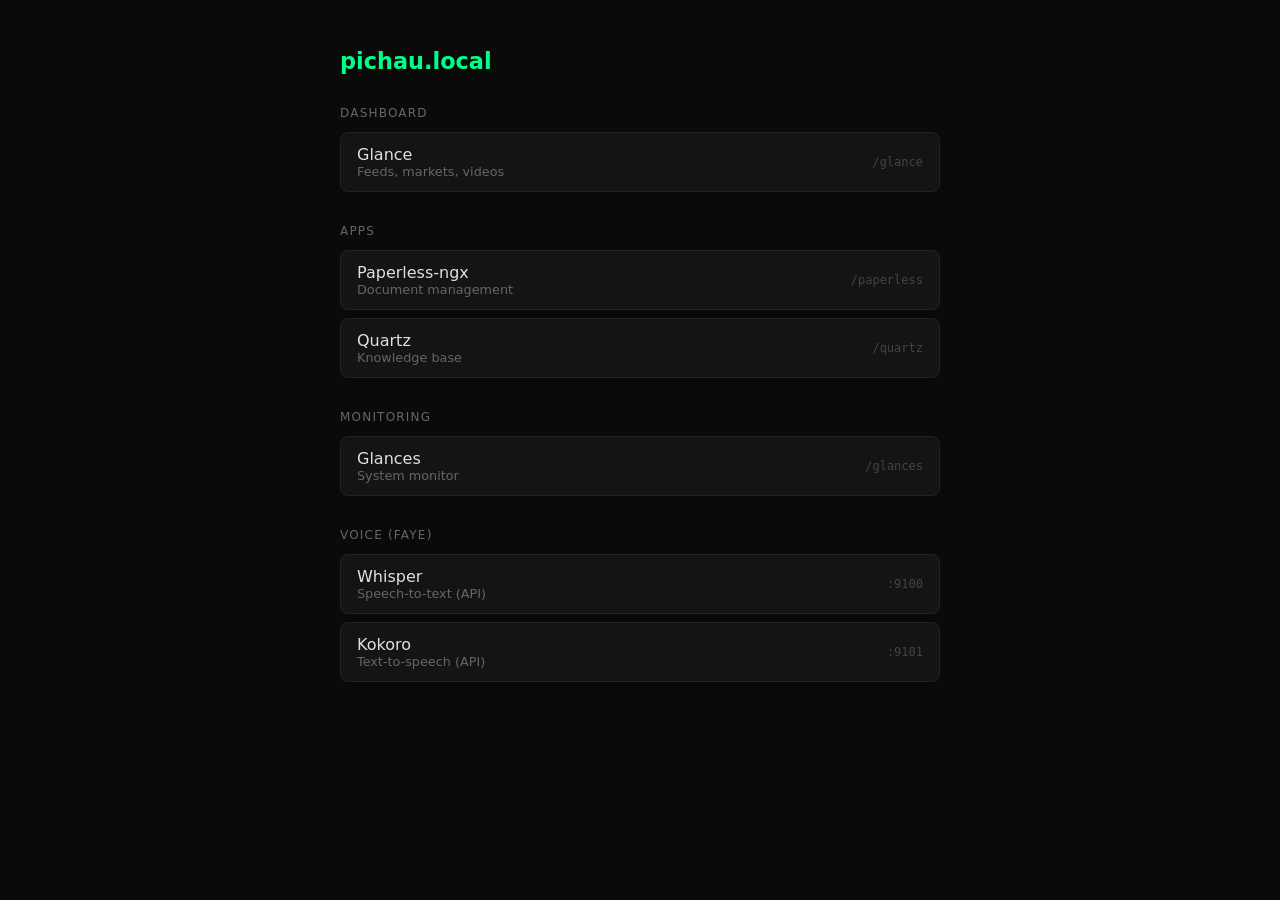
==== nginx/index.html @ efaa48cc "add nginx reverse proxy with landing page - nginx on port 80 as reverse proxy for all services - sta" ====
<!DOCTYPE html>
<html lang="en">
<head>
  <meta charset="UTF-8">
  <meta name="viewport" content="width=device-width, initial-scale=1.0">
  <title>pichau</title>
  <style>
    * { margin: 0; padding: 0; box-sizing: border-box; }
    body {
      font-family: -apple-system, system-ui, sans-serif;
      background: #0a0a0a;
      color: #e0e0e0;
      min-height: 100vh;
      display: flex;
      justify-content: center;
      padding: 3rem 1.5rem;
    }
    .container { max-width: 600px; width: 100%; }
    h1 {
      font-size: 1.4rem;
      font-weight: 600;
      color: #00ff88;
      margin-bottom: 2rem;
    }
    .group { margin-bottom: 2rem; }
    .group-title {
      font-size: 0.75rem;
      text-transform: uppercase;
      letter-spacing: 0.1em;
      color: #666;
      margin-bottom: 0.75rem;
    }
    .services { display: flex; flex-direction: column; gap: 0.5rem; }
    .service {
      display: flex;
      justify-content: space-between;
      align-items: center;
      padding: 0.75rem 1rem;
      background: #141414;
      border: 1px solid #222;
      border-radius: 8px;
      text-decoration: none;
      color: #e0e0e0;
      transition: border-color 0.15s, background 0.15s;
    }
    a.service:hover {
      border-color: #00ff88;
      background: #1a1a1a;
      cursor: pointer;
    }
    div.service:hover {
      border-color: #555;
    }
    .service-name { font-weight: 500; }
    .service-desc {
      font-size: 0.8rem;
      color: #666;
    }
    .service-path {
      font-size: 0.75rem;
      color: #444;
      font-family: monospace;
    }
  </style>
</head>
<body>
  <div class="container">
    <h1>pichau.local</h1>

    <div class="group">
      <div class="group-title">Dashboard</div>
      <div class="services">
        <a class="service" href="/glance/">
          <div>
            <div class="service-name">Glance</div>
            <div class="service-desc">Feeds, markets, videos</div>
          </div>
          <div class="service-path">/glance</div>
        </a>
      </div>
    </div>

    <div class="group">
      <div class="group-title">Apps</div>
      <div class="services">
        <a class="service" href="/paperless/">
          <div>
            <div class="service-name">Paperless-ngx</div>
            <div class="service-desc">Document management</div>
          </div>
          <div class="service-path">/paperless</div>
        </a>
        <a class="service" href="/quartz/">
          <div>
            <div class="service-name">Quartz</div>
            <div class="service-desc">Knowledge base</div>
          </div>
          <div class="service-path">/quartz</div>
        </a>
      </div>
    </div>

    <div class="group">
      <div class="group-title">Monitoring</div>
      <div class="services">
        <a class="service" href="/glances/">
          <div>
            <div class="service-name">Glances</div>
            <div class="service-desc">System monitor</div>
          </div>
          <div class="service-path">/glances</div>
        </a>
      </div>
    </div>

    <div class="group">
      <div class="group-title">Voice (Faye)</div>
      <div class="services">
        <div class="service">
          <div>
            <div class="service-name">Whisper</div>
            <div class="service-desc">Speech-to-text (API)</div>
          </div>
          <div class="service-path">:9100</div>
        </div>
        <div class="service">
          <div>
            <div class="service-name">Kokoro</div>
            <div class="service-desc">Text-to-speech (API)</div>
          </div>
          <div class="service-path">:9101</div>
        </div>
      </div>
    </div>
  </div>
</body>
</html>
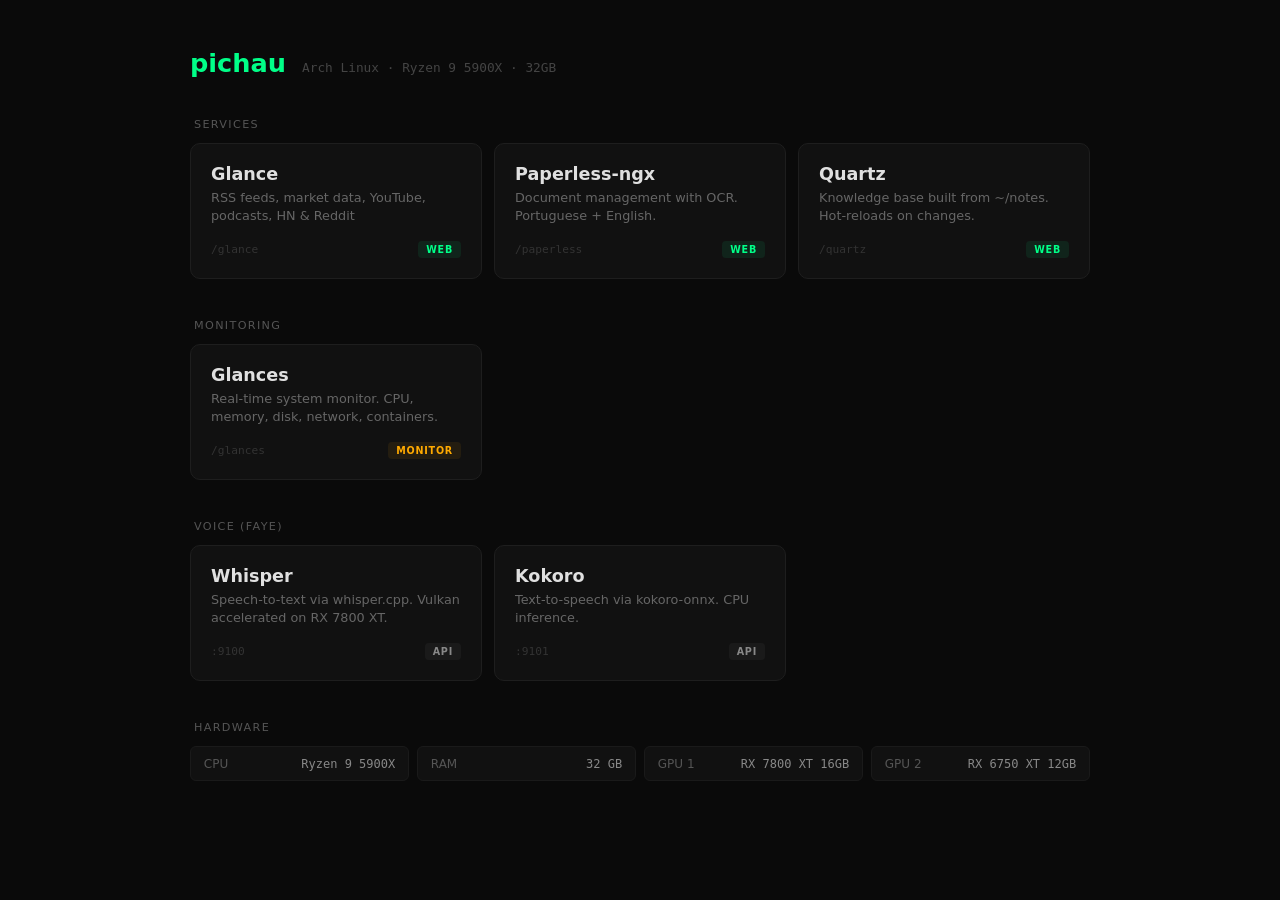
==== commit d5faef25: "update docs and landing page for nginx reverse proxy - CLAUDE.md: add nginx to architecture table, u" ====
--- a/nginx/index.html
+++ b/nginx/index.html
@@ -11,124 +11,236 @@
       background: #0a0a0a;
       color: #e0e0e0;
       min-height: 100vh;
-      display: flex;
-      justify-content: center;
-      padding: 3rem 1.5rem;
-    }
-    .container { max-width: 600px; width: 100%; }
+      padding: 3rem 2rem;
+    }
+    .container { max-width: 900px; margin: 0 auto; }
+
+    .header {
+      display: flex;
+      align-items: baseline;
+      gap: 1rem;
+      margin-bottom: 2.5rem;
+    }
     h1 {
-      font-size: 1.4rem;
+      font-size: 1.6rem;
+      font-weight: 700;
+      color: #00ff88;
+    }
+    .header-meta {
+      font-size: 0.8rem;
+      color: #444;
+      font-family: monospace;
+    }
+
+    .group { margin-bottom: 2.5rem; }
+    .group-title {
+      font-size: 0.7rem;
+      text-transform: uppercase;
+      letter-spacing: 0.12em;
+      color: #555;
+      margin-bottom: 0.75rem;
+      padding-left: 0.25rem;
+    }
+
+    .grid {
+      display: grid;
+      grid-template-columns: repeat(auto-fill, minmax(250px, 1fr));
+      gap: 0.75rem;
+    }
+
+    .card {
+      display: flex;
+      flex-direction: column;
+      justify-content: space-between;
+      padding: 1.25rem;
+      background: #111;
+      border: 1px solid #1e1e1e;
+      border-radius: 10px;
+      text-decoration: none;
+      color: #e0e0e0;
+      transition: border-color 0.2s, background 0.2s, transform 0.2s;
+      min-height: 120px;
+    }
+    a.card:hover {
+      border-color: #00ff88;
+      background: #161616;
+      transform: translateY(-2px);
+      cursor: pointer;
+    }
+    div.card:hover {
+      border-color: #444;
+    }
+
+    .card-top { margin-bottom: 1rem; }
+    .card-name {
+      font-size: 1.1rem;
       font-weight: 600;
-      color: #00ff88;
-      margin-bottom: 2rem;
-    }
-    .group { margin-bottom: 2rem; }
-    .group-title {
-      font-size: 0.75rem;
-      text-transform: uppercase;
-      letter-spacing: 0.1em;
+      margin-bottom: 0.3rem;
+    }
+    .card-desc {
+      font-size: 0.8rem;
       color: #666;
-      margin-bottom: 0.75rem;
-    }
-    .services { display: flex; flex-direction: column; gap: 0.5rem; }
-    .service {
+      line-height: 1.4;
+    }
+
+    .card-bottom {
       display: flex;
       justify-content: space-between;
       align-items: center;
-      padding: 0.75rem 1rem;
-      background: #141414;
-      border: 1px solid #222;
-      border-radius: 8px;
-      text-decoration: none;
-      color: #e0e0e0;
-      transition: border-color 0.15s, background 0.15s;
-    }
-    a.service:hover {
-      border-color: #00ff88;
-      background: #1a1a1a;
-      cursor: pointer;
-    }
-    div.service:hover {
-      border-color: #555;
-    }
-    .service-name { font-weight: 500; }
-    .service-desc {
-      font-size: 0.8rem;
-      color: #666;
-    }
-    .service-path {
+    }
+    .card-path {
+      font-size: 0.7rem;
+      color: #333;
+      font-family: monospace;
+    }
+    .card-tag {
+      font-size: 0.6rem;
+      text-transform: uppercase;
+      letter-spacing: 0.08em;
+      padding: 0.2rem 0.5rem;
+      border-radius: 4px;
+      font-weight: 600;
+    }
+    .tag-web {
+      color: #00ff88;
+      background: rgba(0, 255, 136, 0.08);
+    }
+    .tag-api {
+      color: #888;
+      background: rgba(255, 255, 255, 0.04);
+    }
+    .tag-monitor {
+      color: #ffaa00;
+      background: rgba(255, 170, 0, 0.08);
+    }
+
+    .hw-info {
+      display: grid;
+      grid-template-columns: repeat(auto-fill, minmax(200px, 1fr));
+      gap: 0.5rem;
+    }
+    .hw-item {
+      display: flex;
+      justify-content: space-between;
+      padding: 0.6rem 0.8rem;
+      background: #111;
+      border: 1px solid #1a1a1a;
+      border-radius: 6px;
       font-size: 0.75rem;
-      color: #444;
-      font-family: monospace;
+    }
+    .hw-label { color: #555; }
+    .hw-value { color: #888; font-family: monospace; }
+
+    @media (max-width: 600px) {
+      body { padding: 2rem 1rem; }
+      .grid { grid-template-columns: 1fr; }
+      .hw-info { grid-template-columns: 1fr; }
     }
   </style>
 </head>
 <body>
   <div class="container">
-    <h1>pichau.local</h1>
-
-    <div class="group">
-      <div class="group-title">Dashboard</div>
-      <div class="services">
-        <a class="service" href="/glance/">
-          <div>
-            <div class="service-name">Glance</div>
-            <div class="service-desc">Feeds, markets, videos</div>
-          </div>
-          <div class="service-path">/glance</div>
-        </a>
-      </div>
-    </div>
-
-    <div class="group">
-      <div class="group-title">Apps</div>
-      <div class="services">
-        <a class="service" href="/paperless/">
-          <div>
-            <div class="service-name">Paperless-ngx</div>
-            <div class="service-desc">Document management</div>
-          </div>
-          <div class="service-path">/paperless</div>
-        </a>
-        <a class="service" href="/quartz/">
-          <div>
-            <div class="service-name">Quartz</div>
-            <div class="service-desc">Knowledge base</div>
-          </div>
-          <div class="service-path">/quartz</div>
+    <div class="header">
+      <h1>pichau</h1>
+      <span class="header-meta">Arch Linux &middot; Ryzen 9 5900X &middot; 32GB</span>
+    </div>
+
+    <div class="group">
+      <div class="group-title">Services</div>
+      <div class="grid">
+        <a class="card" href="/glance/">
+          <div class="card-top">
+            <div class="card-name">Glance</div>
+            <div class="card-desc">RSS feeds, market data, YouTube, podcasts, HN &amp; Reddit</div>
+          </div>
+          <div class="card-bottom">
+            <span class="card-path">/glance</span>
+            <span class="card-tag tag-web">web</span>
+          </div>
+        </a>
+        <a class="card" href="/paperless/">
+          <div class="card-top">
+            <div class="card-name">Paperless-ngx</div>
+            <div class="card-desc">Document management with OCR. Portuguese + English.</div>
+          </div>
+          <div class="card-bottom">
+            <span class="card-path">/paperless</span>
+            <span class="card-tag tag-web">web</span>
+          </div>
+        </a>
+        <a class="card" href="/quartz/">
+          <div class="card-top">
+            <div class="card-name">Quartz</div>
+            <div class="card-desc">Knowledge base built from ~/notes. Hot-reloads on changes.</div>
+          </div>
+          <div class="card-bottom">
+            <span class="card-path">/quartz</span>
+            <span class="card-tag tag-web">web</span>
+          </div>
         </a>
       </div>
     </div>
 
     <div class="group">
       <div class="group-title">Monitoring</div>
-      <div class="services">
-        <a class="service" href="/glances/">
-          <div>
-            <div class="service-name">Glances</div>
-            <div class="service-desc">System monitor</div>
-          </div>
-          <div class="service-path">/glances</div>
+      <div class="grid">
+        <a class="card" href="/glances/">
+          <div class="card-top">
+            <div class="card-name">Glances</div>
+            <div class="card-desc">Real-time system monitor. CPU, memory, disk, network, containers.</div>
+          </div>
+          <div class="card-bottom">
+            <span class="card-path">/glances</span>
+            <span class="card-tag tag-monitor">monitor</span>
+          </div>
         </a>
       </div>
     </div>
 
     <div class="group">
       <div class="group-title">Voice (Faye)</div>
-      <div class="services">
-        <div class="service">
-          <div>
-            <div class="service-name">Whisper</div>
-            <div class="service-desc">Speech-to-text (API)</div>
-          </div>
-          <div class="service-path">:9100</div>
-        </div>
-        <div class="service">
-          <div>
-            <div class="service-name">Kokoro</div>
-            <div class="service-desc">Text-to-speech (API)</div>
-          </div>
-          <div class="service-path">:9101</div>
+      <div class="grid">
+        <div class="card">
+          <div class="card-top">
+            <div class="card-name">Whisper</div>
+            <div class="card-desc">Speech-to-text via whisper.cpp. Vulkan accelerated on RX 7800 XT.</div>
+          </div>
+          <div class="card-bottom">
+            <span class="card-path">:9100</span>
+            <span class="card-tag tag-api">api</span>
+          </div>
+        </div>
+        <div class="card">
+          <div class="card-top">
+            <div class="card-name">Kokoro</div>
+            <div class="card-desc">Text-to-speech via kokoro-onnx. CPU inference.</div>
+          </div>
+          <div class="card-bottom">
+            <span class="card-path">:9101</span>
+            <span class="card-tag tag-api">api</span>
+          </div>
+        </div>
+      </div>
+    </div>
+
+    <div class="group">
+      <div class="group-title">Hardware</div>
+      <div class="hw-info">
+        <div class="hw-item">
+          <span class="hw-label">CPU</span>
+          <span class="hw-value">Ryzen 9 5900X</span>
+        </div>
+        <div class="hw-item">
+          <span class="hw-label">RAM</span>
+          <span class="hw-value">32 GB</span>
+        </div>
+        <div class="hw-item">
+          <span class="hw-label">GPU 1</span>
+          <span class="hw-value">RX 7800 XT 16GB</span>
+        </div>
+        <div class="hw-item">
+          <span class="hw-label">GPU 2</span>
+          <span class="hw-value">RX 6750 XT 12GB</span>
         </div>
       </div>
     </div>
